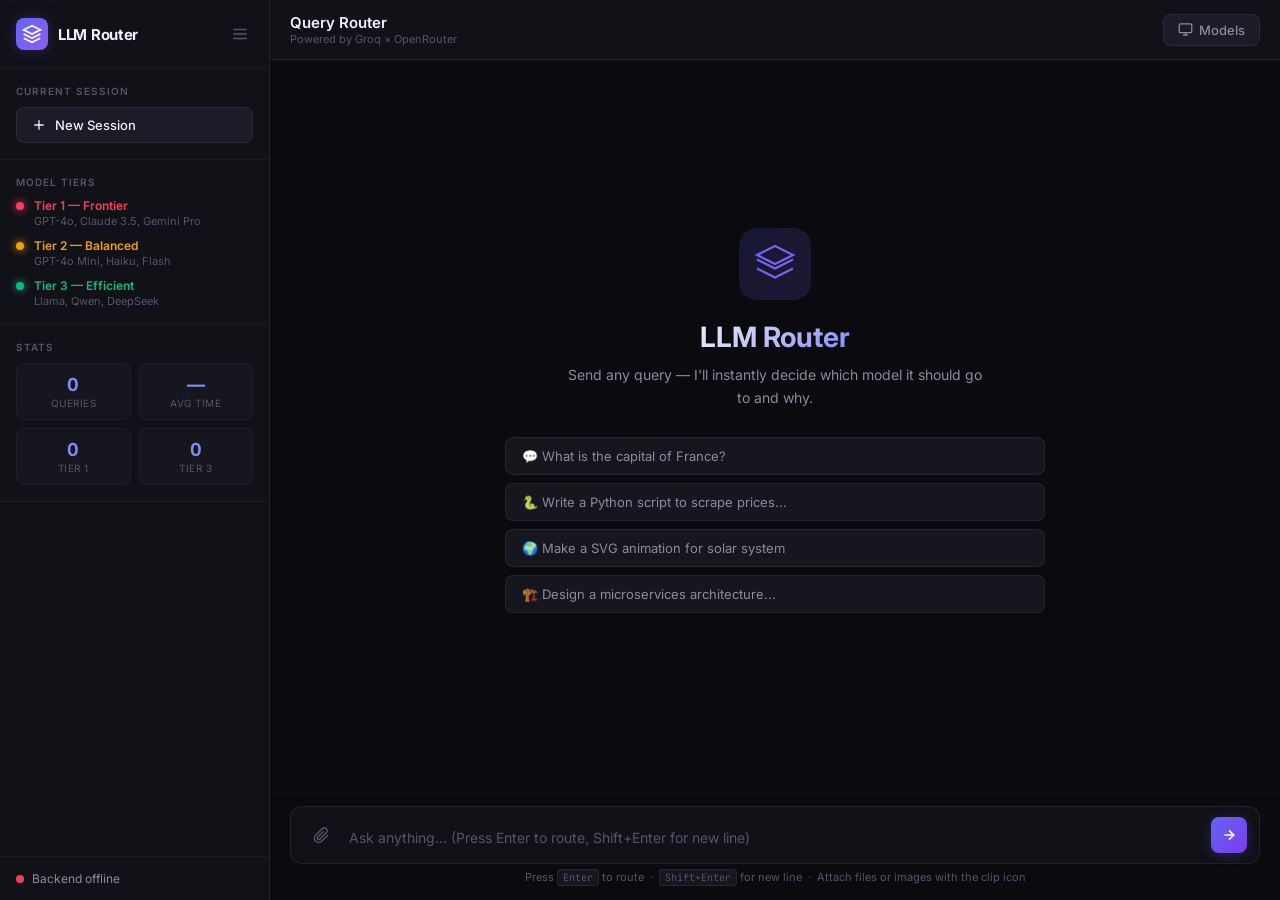
==== frontend/index.html @ c2f17463 "Initial commit: Intelligent LLM Router project" ====
<!DOCTYPE html>
<html lang="en">
<head>
  <meta charset="UTF-8" />
  <meta name="viewport" content="width=device-width, initial-scale=1.0" />
  <title>LLM Router — Smart Query Routing</title>
  <meta name="description" content="Intelligently routes your queries to the most cost-efficient LLM. Reduce AI costs without sacrificing quality." />
  <link rel="preconnect" href="https://fonts.googleapis.com" />
  <link rel="preconnect" href="https://fonts.gstatic.com" crossorigin />
  <link href="https://fonts.googleapis.com/css2?family=Inter:wght@300;400;500;600;700&family=JetBrains+Mono:wght@400;500&display=swap" rel="stylesheet" />
  <link rel="stylesheet" href="style.css" />
</head>
<body>
  <!-- Sidebar -->
  <aside class="sidebar" id="sidebar">
    <div class="sidebar-header">
      <div class="logo">
        <div class="logo-icon">
          <svg viewBox="0 0 24 24" fill="none" stroke="currentColor" stroke-width="2">
            <path d="M12 2L2 7l10 5 10-5-10-5z"/>
            <path d="M2 17l10 5 10-5"/>
            <path d="M2 12l10 5 10-5"/>
          </svg>
        </div>
        <span class="logo-text">LLM Router</span>
      </div>
      <button class="sidebar-toggle" id="sidebarToggle" title="Toggle Sidebar">
        <svg viewBox="0 0 24 24" fill="none" stroke="currentColor" stroke-width="2">
          <path d="M3 12h18M3 6h18M3 18h18"/>
        </svg>
      </button>
    </div>

    <div class="sidebar-section">
      <span class="sidebar-label">Current Session</span>
      <button class="new-chat-btn" id="newChatBtn">
        <svg viewBox="0 0 24 24" fill="none" stroke="currentColor" stroke-width="2">
          <path d="M12 5v14M5 12h14"/>
        </svg>
        New Session
      </button>
    </div>

    <div class="sidebar-section">
      <span class="sidebar-label">Model Tiers</span>
      <div class="tier-legend">
        <div class="tier-item tier-1">
          <div class="tier-dot"></div>
          <div>
            <div class="tier-name">Tier 1 — Frontier</div>
            <div class="tier-desc">GPT-4o, Claude 3.5, Gemini Pro</div>
          </div>
        </div>
        <div class="tier-item tier-2">
          <div class="tier-dot"></div>
          <div>
            <div class="tier-name">Tier 2 — Balanced</div>
            <div class="tier-desc">GPT-4o Mini, Haiku, Flash</div>
          </div>
        </div>
        <div class="tier-item tier-3">
          <div class="tier-dot"></div>
          <div>
            <div class="tier-name">Tier 3 — Efficient</div>
            <div class="tier-desc">Llama, Qwen, DeepSeek</div>
          </div>
        </div>
      </div>
    </div>

    <div class="sidebar-section">
      <span class="sidebar-label">Stats</span>
      <div class="stats-grid">
        <div class="stat-card">
          <div class="stat-value" id="statTotal">0</div>
          <div class="stat-label">Queries</div>
        </div>
        <div class="stat-card">
          <div class="stat-value" id="statAvgTime">—</div>
          <div class="stat-label">Avg Time</div>
        </div>
        <div class="stat-card">
          <div class="stat-value" id="statTier1">0</div>
          <div class="stat-label">Tier 1</div>
        </div>
        <div class="stat-card">
          <div class="stat-value" id="statTier3">0</div>
          <div class="stat-label">Tier 3</div>
        </div>
      </div>
    </div>

    <div class="sidebar-footer">
      <div class="groq-status" id="groqStatus">
        <div class="status-dot" id="statusDot"></div>
        <span id="statusText">Checking...</span>
      </div>
    </div>
  </aside>

  <!-- Main -->
  <main class="main" id="main">
    <!-- Top Bar -->
    <header class="topbar">
      <button class="mobile-toggle" id="mobileToggle">
        <svg viewBox="0 0 24 24" fill="none" stroke="currentColor" stroke-width="2">
          <path d="M3 12h18M3 6h18M3 18h18"/>
        </svg>
      </button>
      <div class="topbar-title">
        <span>Query Router</span>
        <span class="topbar-subtitle">Powered by Groq × OpenRouter</span>
      </div>
      <button class="catalog-btn" id="catalogBtn" title="View Model Catalog">
        <svg viewBox="0 0 24 24" fill="none" stroke="currentColor" stroke-width="2">
          <rect x="2" y="3" width="20" height="14" rx="2"/>
          <path d="M8 21h8M12 17v4"/>
        </svg>
        Models
      </button>
    </header>

    <!-- Chat Window -->
    <div class="chat-window" id="chatWindow">
      <!-- Empty State -->
      <div class="empty-state" id="emptyState">
        <div class="empty-icon">
          <svg viewBox="0 0 64 64" fill="none">
            <defs>
              <linearGradient id="iconGrad" x1="0%" y1="0%" x2="100%" y2="100%">
                <stop offset="0%" style="stop-color:#6366f1"/>
                <stop offset="100%" style="stop-color:#8b5cf6"/>
              </linearGradient>
            </defs>
            <rect width="64" height="64" rx="16" fill="url(#iconGrad)" opacity="0.15"/>
            <path d="M32 16L16 24l16 8 16-8-16-8z" stroke="url(#iconGrad)" stroke-width="2" fill="none"/>
            <path d="M16 36l16 8 16-8" stroke="url(#iconGrad)" stroke-width="2" fill="none"/>
            <path d="M16 28l16 8 16-8" stroke="url(#iconGrad)" stroke-width="2" fill="none"/>
          </svg>
        </div>
        <h1 class="empty-title">LLM Router</h1>
        <p class="empty-subtitle">Send any query — I'll instantly decide which model it should go to and why.</p>
        <div class="example-queries">
          <button class="example-btn" onclick="tryExample('What is the capital of France?')">
            💬 What is the capital of France?
          </button>
          <button class="example-btn" onclick="tryExample('Write a Python script to scrape product prices from Amazon and store them in a SQLite database')">
            🐍 Write a Python script to scrape prices...
          </button>
          <button class="example-btn" onclick="tryExample('Make a SVG animation for solar system with orbiting planets')">
            🌍 Make a SVG animation for solar system
          </button>
          <button class="example-btn" onclick="tryExample('Design a microservices architecture for a real-time payment processing system handling 1M TPS')">
            🏗️ Design a microservices architecture...
          </button>
        </div>
      </div>

      <!-- Messages will be injected here -->
      <div class="messages" id="messages"></div>
    </div>

    <!-- Attachment Preview -->
    <div class="attachment-preview" id="attachmentPreview" style="display:none">
      <div class="attachment-list" id="attachmentList"></div>
    </div>

    <!-- Input Area -->
    <div class="input-area">
      <div class="input-box" id="inputBox">
        <div class="input-tools">
          <label class="tool-btn" for="fileInput" title="Attach file or image">
            <svg viewBox="0 0 24 24" fill="none" stroke="currentColor" stroke-width="2">
              <path d="M21.44 11.05l-9.19 9.19a6 6 0 0 1-8.49-8.49l9.19-9.19a4 4 0 0 1 5.66 5.66l-9.2 9.19a2 2 0 0 1-2.83-2.83l8.49-8.48"/>
            </svg>
            <input type="file" id="fileInput" accept="image/*,.pdf,.txt,.csv,.json,.md,.py,.js,.ts" multiple style="display:none" />
          </label>
        </div>

        <textarea
          id="queryInput"
          class="query-input"
          placeholder="Ask anything… (Press Enter to route, Shift+Enter for new line)"
          rows="1"
        ></textarea>

        <button class="send-btn" id="sendBtn" title="Route query (Enter)">
          <svg viewBox="0 0 24 24" fill="none" stroke="currentColor" stroke-width="2.5">
            <path d="M5 12h14M12 5l7 7-7 7"/>
          </svg>
        </button>
      </div>
      <div class="input-hint">Press <kbd>Enter</kbd> to route &nbsp;·&nbsp; <kbd>Shift+Enter</kbd> for new line &nbsp;·&nbsp; Attach files or images with the clip icon</div>
    </div>
  </main>

  <!-- Model Catalog Modal -->
  <div class="modal-overlay" id="catalogModal" style="display:none">
    <div class="modal">
      <div class="modal-header">
        <h2>Model Catalog</h2>
        <button class="modal-close" id="modalClose">✕</button>
      </div>
      <div class="modal-search">
        <input type="text" id="catalogSearch" placeholder="Search models..." />
      </div>
      <div class="modal-body" id="catalogBody">
        <div class="loading-spinner">
          <div class="spinner"></div>
          <span>Loading models from OpenRouter...</span>
        </div>
      </div>
    </div>
  </div>

  <script src="app.js"></script>
</body>
</html>
---- frontend/style.css ----
/* ─── RESET & BASE ─────────────────────────────────────────────────── */
*, *::before, *::after { box-sizing: border-box; margin: 0; padding: 0; }

:root {
  --bg-base:        #0a0a0f;
  --bg-surface:     #111118;
  --bg-elevated:    #16161f;
  --bg-hover:       #1c1c28;
  --bg-active:      #21213a;

  --border:         rgba(255,255,255,0.07);
  --border-subtle:  rgba(255,255,255,0.04);

  --text-primary:   #f0f0f8;
  --text-secondary: #8b8ba0;
  --text-muted:     #55556a;

  --accent:         #6366f1;
  --accent-glow:    rgba(99,102,241,0.25);
  --accent-light:   #818cf8;

  --tier1:          #f43f5e;
  --tier1-bg:       rgba(244,63,94,0.12);
  --tier1-border:   rgba(244,63,94,0.3);

  --tier2:          #f59e0b;
  --tier2-bg:       rgba(245,158,11,0.12);
  --tier2-border:   rgba(245,158,11,0.3);

  --tier3:          #10b981;
  --tier3-bg:       rgba(16,185,129,0.12);
  --tier3-border:   rgba(16,185,129,0.3);

  --sidebar-width:  270px;
  --topbar-h:       60px;
  --input-area-h:   110px;
  --radius:         12px;
  --radius-sm:      8px;
  --radius-lg:      16px;

  --font-mono:      'JetBrains Mono', monospace;
}

html { height: 100%; }
body {
  height: 100%;
  font-family: 'Inter', system-ui, sans-serif;
  background: var(--bg-base);
  color: var(--text-primary);
  display: flex;
  overflow: hidden;
}

/* ─── SCROLLBAR ─────────────────────────────────────────────────────── */
::-webkit-scrollbar { width: 5px; }
::-webkit-scrollbar-track { background: transparent; }
::-webkit-scrollbar-thumb { background: var(--bg-hover); border-radius: 99px; }

/* ─── SIDEBAR ───────────────────────────────────────────────────────── */
.sidebar {
  width: var(--sidebar-width);
  min-width: var(--sidebar-width);
  background: var(--bg-surface);
  border-right: 1px solid var(--border);
  display: flex;
  flex-direction: column;
  height: 100vh;
  transition: transform 0.3s ease, width 0.3s ease;
  position: relative;
  z-index: 10;
}

.sidebar-header {
  padding: 18px 16px;
  border-bottom: 1px solid var(--border-subtle);
  display: flex;
  align-items: center;
  justify-content: space-between;
}

.logo {
  display: flex;
  align-items: center;
  gap: 10px;
}

.logo-icon {
  width: 32px;
  height: 32px;
  background: linear-gradient(135deg, var(--accent), #8b5cf6);
  border-radius: 8px;
  display: flex;
  align-items: center;
  justify-content: center;
  padding: 6px;
  box-shadow: 0 0 16px var(--accent-glow);
}

.logo-icon svg { width: 100%; height: 100%; color: white; }
.logo-text { font-weight: 700; font-size: 15px; letter-spacing: -0.3px; }

.sidebar-toggle {
  background: none;
  border: none;
  cursor: pointer;
  color: var(--text-muted);
  padding: 4px;
  border-radius: 6px;
  transition: color 0.2s, background 0.2s;
}
.sidebar-toggle:hover { color: var(--text-primary); background: var(--bg-hover); }
.sidebar-toggle svg { width: 18px; height: 18px; display: block; }

.sidebar-section {
  padding: 16px;
  border-bottom: 1px solid var(--border-subtle);
}
.sidebar-label {
  font-size: 10px;
  font-weight: 600;
  letter-spacing: 1px;
  text-transform: uppercase;
  color: var(--text-muted);
  display: block;
  margin-bottom: 10px;
}

.new-chat-btn {
  display: flex;
  align-items: center;
  gap: 8px;
  width: 100%;
  background: var(--bg-hover);
  border: 1px solid var(--border);
  border-radius: var(--radius-sm);
  padding: 9px 14px;
  color: var(--text-primary);
  font-size: 13px;
  font-weight: 500;
  cursor: pointer;
  transition: all 0.2s;
  font-family: inherit;
}
.new-chat-btn svg { width: 16px; height: 16px; }
.new-chat-btn:hover { background: var(--bg-active); border-color: var(--accent); color: var(--accent-light); }

/* Tier Legend */
.tier-legend { display: flex; flex-direction: column; gap: 10px; }
.tier-item { display: flex; align-items: flex-start; gap: 10px; }
.tier-dot {
  width: 8px; height: 8px; border-radius: 50%;
  margin-top: 4px; flex-shrink: 0;
}
.tier-1 .tier-dot { background: var(--tier1); box-shadow: 0 0 8px var(--tier1); }
.tier-2 .tier-dot { background: var(--tier2); box-shadow: 0 0 8px var(--tier2); }
.tier-3 .tier-dot { background: var(--tier3); box-shadow: 0 0 8px var(--tier3); }
.tier-name { font-size: 12px; font-weight: 600; }
.tier-1 .tier-name { color: var(--tier1); }
.tier-2 .tier-name { color: var(--tier2); }
.tier-3 .tier-name { color: var(--tier3); }
.tier-desc { font-size: 11px; color: var(--text-muted); margin-top: 1px; }

/* Stats */
.stats-grid {
  display: grid; grid-template-columns: 1fr 1fr;
  gap: 8px;
}
.stat-card {
  background: var(--bg-elevated);
  border: 1px solid var(--border-subtle);
  border-radius: var(--radius-sm);
  padding: 10px 12px;
  text-align: center;
}
.stat-value { font-size: 18px; font-weight: 700; color: var(--accent-light); font-variant-numeric: tabular-nums; }
.stat-label { font-size: 10px; color: var(--text-muted); margin-top: 2px; text-transform: uppercase; letter-spacing: 0.5px; }

.sidebar-footer {
  margin-top: auto;
  padding: 14px 16px;
  border-top: 1px solid var(--border-subtle);
}

.groq-status {
  display: flex; align-items: center; gap: 8px;
  font-size: 12px; color: var(--text-secondary);
}
.status-dot {
  width: 8px; height: 8px; border-radius: 50%;
  background: var(--text-muted); flex-shrink: 0;
  transition: background 0.3s, box-shadow 0.3s;
}
.status-dot.online { background: var(--tier3); box-shadow: 0 0 8px var(--tier3); }
.status-dot.offline { background: var(--tier1); }
.status-dot.mock { background: var(--tier2); box-shadow: 0 0 8px var(--tier2); }

/* ─── MAIN ──────────────────────────────────────────────────────────── */
.main {
  flex: 1;
  display: flex;
  flex-direction: column;
  height: 100vh;
  overflow: hidden;
  min-width: 0;
}

/* ─── TOPBAR ─────────────────────────────────────────────────────────── */
.topbar {
  height: var(--topbar-h);
  border-bottom: 1px solid var(--border);
  display: flex;
  align-items: center;
  padding: 0 20px;
  gap: 12px;
  background: var(--bg-surface);
  flex-shrink: 0;
}

.mobile-toggle {
  display: none;
  background: none; border: none; cursor: pointer;
  color: var(--text-secondary); padding: 4px; border-radius: 6px;
}
.mobile-toggle svg { width: 20px; height: 20px; display: block; }

.topbar-title {
  flex: 1;
  display: flex; flex-direction: column;
}
.topbar-title > span:first-child { font-weight: 600; font-size: 15px; }
.topbar-subtitle { font-size: 11px; color: var(--text-muted); }

.catalog-btn {
  display: flex; align-items: center; gap: 6px;
  background: var(--bg-hover);
  border: 1px solid var(--border);
  border-radius: var(--radius-sm);
  padding: 7px 14px;
  color: var(--text-secondary);
  font-size: 13px;
  font-weight: 500;
  cursor: pointer;
  transition: all 0.2s;
  font-family: inherit;
}
.catalog-btn svg { width: 15px; height: 15px; }
.catalog-btn:hover { color: var(--text-primary); background: var(--bg-active); border-color: var(--accent); }

/* ─── CHAT WINDOW ──────────────────────────────────────────────────── */
.chat-window {
  flex: 1;
  overflow-y: auto;
  padding: 24px 20px 16px;
  display: flex;
  flex-direction: column;
  gap: 20px;
  scroll-behavior: smooth;
}

/* ─── EMPTY STATE ──────────────────────────────────────────────────── */
.empty-state {
  display: flex;
  flex-direction: column;
  align-items: center;
  justify-content: center;
  flex: 1;
  text-align: center;
  padding: 40px 20px;
  animation: fadeIn 0.5s ease;
}

.empty-icon {
  width: 72px; height: 72px;
  margin-bottom: 20px;
  animation: float 3s ease-in-out infinite;
}
.empty-icon svg { width: 100%; height: 100%; }

.empty-title {
  font-size: 28px;
  font-weight: 700;
  background: linear-gradient(135deg, var(--text-primary), var(--accent-light));
  -webkit-background-clip: text;
  -webkit-text-fill-color: transparent;
  background-clip: text;
  margin-bottom: 10px;
}

.empty-subtitle {
  font-size: 14px;
  color: var(--text-secondary);
  max-width: 420px;
  line-height: 1.6;
  margin-bottom: 28px;
}

.example-queries {
  display: flex; flex-direction: column; gap: 8px;
  width: 100%; max-width: 540px;
}

.example-btn {
  background: var(--bg-elevated);
  border: 1px solid var(--border);
  border-radius: var(--radius-sm);
  padding: 10px 16px;
  color: var(--text-secondary);
  font-size: 13px;
  cursor: pointer;
  text-align: left;
  transition: all 0.2s;
  font-family: inherit;
  white-space: nowrap;
  overflow: hidden;
  text-overflow: ellipsis;
}
.example-btn:hover {
  background: var(--bg-hover);
  border-color: var(--accent);
  color: var(--text-primary);
  transform: translateX(4px);
}

/* ─── MESSAGES ──────────────────────────────────────────────────────── */
.messages { display: flex; flex-direction: column; gap: 20px; }

.message-group {
  display: flex; flex-direction: column; gap: 8px;
  animation: slideUp 0.35s cubic-bezier(0.22,1,0.36,1);
}

/* User message */
.user-message {
  align-self: flex-end;
  max-width: 75%;
  background: linear-gradient(135deg, var(--accent), #7c3aed);
  border-radius: var(--radius) var(--radius) 4px var(--radius);
  padding: 12px 16px;
  font-size: 14px;
  line-height: 1.6;
  color: white;
  position: relative;
  box-shadow: 0 4px 20px var(--accent-glow);
}

.user-message .attachment-tag {
  display: inline-flex; align-items: center; gap: 5px;
  background: rgba(255,255,255,0.15);
  border-radius: 4px;
  padding: 2px 8px;
  font-size: 11px;
  margin-bottom: 6px;
}

/* Router result card */
.router-card {
  align-self: flex-start;
  max-width: 85%;
  background: var(--bg-surface);
  border: 1px solid var(--border);
  border-radius: var(--radius) var(--radius) var(--radius) 4px;
  overflow: hidden;
}

.router-card-header {
  display: flex;
  align-items: center;
  gap: 10px;
  padding: 14px 18px;
  border-bottom: 1px solid var(--border-subtle);
}

.router-avatar {
  width: 28px; height: 28px;
  background: linear-gradient(135deg, var(--accent), #8b5cf6);
  border-radius: 6px;
  display: flex; align-items: center; justify-content: center;
  flex-shrink: 0;
}
.router-avatar svg { width: 14px; height: 14px; color: white; }
.router-card-label { font-size: 12px; font-weight: 600; color: var(--text-secondary); }

/* Decision banner */
.decision-banner {
  padding: 20px 18px;
  display: flex;
  align-items: flex-start;
  gap: 16px;
}

.model-badge {
  flex: 1;
}

.model-tier-pill {
  display: inline-flex;
  align-items: center;
  gap: 6px;
  border-radius: 20px;
  padding: 4px 12px;
  font-size: 11px;
  font-weight: 600;
  text-transform: uppercase;
  letter-spacing: 0.5px;
  margin-bottom: 8px;
}

.tier-pill-1 { background: var(--tier1-bg); color: var(--tier1); border: 1px solid var(--tier1-border); }
.tier-pill-2 { background: var(--tier2-bg); color: var(--tier2); border: 1px solid var(--tier2-border); }
.tier-pill-3 { background: var(--tier3-bg); color: var(--tier3); border: 1px solid var(--tier3-border); }

.model-name {
  font-size: 20px;
  font-weight: 700;
  color: var(--text-primary);
  margin-bottom: 4px;
  line-height: 1.2;
}

.model-id {
  font-size: 12px;
  color: var(--text-muted);
  font-family: var(--font-mono);
}

/* Timing display */
.timing-display {
  display: flex;
  flex-direction: column;
  align-items: flex-end;
  flex-shrink: 0;
}

.timing-total {
  font-size: 28px;
  font-weight: 700;
  font-family: var(--font-mono);
  color: var(--accent-light);
  line-height: 1;
}

.timing-unit { font-size: 12px; color: var(--text-muted); margin-top: 2px; }

.timing-breakdown {
  display: flex;
  gap: 6px;
  margin-top: 6px;
  flex-wrap: wrap;
  justify-content: flex-end;
}

.timing-chip {
  background: var(--bg-elevated);
  border: 1px solid var(--border-subtle);
  border-radius: 4px;
  padding: 2px 7px;
  font-size: 10px;
  font-family: var(--font-mono);
  color: var(--text-muted);
}

/* Capability tags */
.capability-tags {
  display: flex;
  flex-wrap: wrap;
  gap: 6px;
  padding: 0 18px 14px;
}

.cap-tag {
  display: flex; align-items: center; gap: 5px;
  background: var(--bg-elevated);
  border: 1px solid var(--border);
  border-radius: 6px;
  padding: 4px 10px;
  font-size: 11px;
  color: var(--text-secondary);
  font-weight: 500;
}
.cap-tag.active { color: var(--accent-light); border-color: var(--accent); background: var(--accent-glow); }
.cap-tag svg { width: 12px; height: 12px; }

/* Router details section */
.router-details {
  border-top: 1px solid var(--border-subtle);
  padding: 14px 18px;
  display: flex;
  flex-direction: column;
  gap: 8px;
}

.detail-row {
  display: flex;
  align-items: flex-start;
  gap: 10px;
  font-size: 12px;
}

.detail-key {
  color: var(--text-muted);
  min-width: 100px;
  flex-shrink: 0;
  padding-top: 1px;
}

.detail-val {
  color: var(--text-secondary);
  flex: 1;
  line-height: 1.5;
}

.detail-val.mono { font-family: var(--font-mono); font-size: 11px; }

.signal-tags {
  display: flex; flex-wrap: wrap; gap: 4px;
}

.signal-tag {
  background: var(--bg-hover);
  border-radius: 3px;
  padding: 1px 7px;
  font-size: 10px;
  color: var(--text-muted);
  font-family: var(--font-mono);
  border: 1px solid var(--border-subtle);
}

/* Provider chip */
.provider-chip {
  display: inline-flex;
  align-items: center;
  gap: 4px;
  font-size: 11px;
  background: var(--bg-elevated);
  border: 1px solid var(--border);
  border-radius: 4px;
  padding: 2px 8px;
  color: var(--text-secondary);
  text-transform: capitalize;
}

/* LLM layer indicator */
.llm-layer-badge {
  display: inline-flex; align-items: center; gap: 4px;
  font-size: 10px;
  font-weight: 600;
  border-radius: 4px;
  padding: 2px 7px;
  text-transform: uppercase;
  letter-spacing: 0.5px;
}
.llm-layer-badge.used { background: rgba(99,102,241,0.15); color: var(--accent-light); border: 1px solid rgba(99,102,241,0.3); }
.llm-layer-badge.skipped { background: var(--bg-elevated); color: var(--text-muted); border: 1px solid var(--border-subtle); }

/* Loading state */
.loading-card {
  align-self: flex-start;
  max-width: 260px;
  background: var(--bg-surface);
  border: 1px solid var(--border);
  border-radius: var(--radius);
  padding: 16px 20px;
  display: flex;
  align-items: center;
  gap: 12px;
  font-size: 13px;
  color: var(--text-secondary);
  animation: slideUp 0.3s ease;
}

.spinner {
  width: 18px; height: 18px;
  border: 2px solid var(--border);
  border-top-color: var(--accent);
  border-radius: 50%;
  animation: spin 0.7s linear infinite;
  flex-shrink: 0;
}

.loading-dots span {
  display: inline-block;
  animation: blink 1.2s infinite;
}
.loading-dots span:nth-child(2) { animation-delay: 0.2s; }
.loading-dots span:nth-child(3) { animation-delay: 0.4s; }

/* ─── ATTACHMENT PREVIEW ────────────────────────────────────────────── */
.attachment-preview {
  padding: 8px 20px 0;
  flex-shrink: 0;
}

.attachment-list { display: flex; gap: 8px; flex-wrap: wrap; }

.attachment-chip {
  display: flex; align-items: center; gap: 6px;
  background: var(--bg-elevated);
  border: 1px solid var(--border);
  border-radius: 8px;
  padding: 6px 10px;
  font-size: 12px;
  color: var(--text-secondary);
  position: relative;
}
.attachment-chip.is-image { border-color: rgba(99,102,241,0.3); }
.attachment-chip img { width: 28px; height: 28px; object-fit: cover; border-radius: 4px; }
.attachment-chip .remove-btn {
  background: none; border: none; cursor: pointer;
  color: var(--text-muted); font-size: 14px; line-height: 1;
  padding: 0 0 0 4px; transition: color 0.2s;
}
.attachment-chip .remove-btn:hover { color: var(--tier1); }

/* ─── INPUT AREA ────────────────────────────────────────────────────── */
.input-area {
  padding: 12px 20px 16px;
  flex-shrink: 0;
  border-top: 1px solid var(--border-subtle);
  background: var(--bg-base);
}

.input-box {
  display: flex;
  align-items: flex-end;
  gap: 10px;
  background: var(--bg-surface);
  border: 1px solid var(--border);
  border-radius: var(--radius);
  padding: 10px 12px;
  transition: border-color 0.2s, box-shadow 0.2s;
}

.input-box:focus-within {
  border-color: var(--accent);
  box-shadow: 0 0 0 3px var(--accent-glow);
}

.input-tools { flex-shrink: 0; }

.tool-btn {
  display: flex;
  align-items: center;
  justify-content: center;
  width: 36px; height: 36px;
  border-radius: 8px;
  background: none;
  border: none;
  cursor: pointer;
  color: var(--text-muted);
  transition: color 0.2s, background 0.2s;
}
.tool-btn:hover { color: var(--text-primary); background: var(--bg-hover); }
.tool-btn svg { width: 17px; height: 17px; }

.query-input {
  flex: 1;
  background: none;
  border: none;
  outline: none;
  resize: none;
  color: var(--text-primary);
  font-size: 14px;
  font-family: 'Inter', sans-serif;
  line-height: 1.6;
  max-height: 200px;
  overflow-y: auto;
  padding: 4px 0;
}

.query-input::placeholder { color: var(--text-muted); }

.send-btn {
  width: 36px; height: 36px;
  background: linear-gradient(135deg, var(--accent), #7c3aed);
  border: none;
  border-radius: 8px;
  cursor: pointer;
  display: flex; align-items: center; justify-content: center;
  flex-shrink: 0;
  transition: all 0.2s;
  box-shadow: 0 2px 12px var(--accent-glow);
}
.send-btn:hover { transform: scale(1.07); box-shadow: 0 4px 20px var(--accent-glow); }
.send-btn:active { transform: scale(0.96); }
.send-btn:disabled { opacity: 0.4; cursor: not-allowed; transform: none; }
.send-btn svg { width: 16px; height: 16px; color: white; }

.input-hint {
  font-size: 11px;
  color: var(--text-muted);
  padding: 6px 4px 0;
  text-align: center;
}
.input-hint kbd {
  background: var(--bg-elevated);
  border: 1px solid var(--border);
  border-radius: 3px;
  padding: 1px 5px;
  font-size: 10px;
  font-family: var(--font-mono);
}

/* ─── CATALOG MODAL ─────────────────────────────────────────────────── */
.modal-overlay {
  position: fixed; inset: 0;
  background: rgba(0,0,0,0.6);
  backdrop-filter: blur(4px);
  z-index: 100;
  display: flex;
  align-items: center;
  justify-content: center;
  padding: 20px;
  animation: fadeIn 0.2s ease;
}

.modal {
  background: var(--bg-surface);
  border: 1px solid var(--border);
  border-radius: var(--radius-lg);
  width: 100%;
  max-width: 720px;
  max-height: 80vh;
  display: flex;
  flex-direction: column;
  overflow: hidden;
  animation: slideUp 0.3s cubic-bezier(0.22,1,0.36,1);
}

.modal-header {
  display: flex; align-items: center; justify-content: space-between;
  padding: 18px 20px;
  border-bottom: 1px solid var(--border);
}
.modal-header h2 { font-size: 16px; font-weight: 600; }
.modal-close {
  background: none; border: none; cursor: pointer;
  color: var(--text-muted); font-size: 16px;
  padding: 4px 8px; border-radius: 6px; transition: all 0.2s;
}
.modal-close:hover { background: var(--bg-hover); color: var(--text-primary); }

.modal-search { padding: 12px 20px; border-bottom: 1px solid var(--border-subtle); }
.modal-search input {
  width: 100%;
  background: var(--bg-elevated);
  border: 1px solid var(--border);
  border-radius: var(--radius-sm);
  padding: 8px 14px;
  color: var(--text-primary);
  font-size: 13px;
  font-family: inherit;
  outline: none;
  transition: border-color 0.2s;
}
.modal-search input:focus { border-color: var(--accent); }
.modal-search input::placeholder { color: var(--text-muted); }

.modal-body { flex: 1; overflow-y: auto; padding: 16px 20px; }

.catalog-tier-group { margin-bottom: 20px; }
.catalog-tier-title {
  font-size: 11px; font-weight: 700; text-transform: uppercase;
  letter-spacing: 1px; margin-bottom: 10px; padding-bottom: 6px;
  border-bottom: 1px solid var(--border-subtle);
}
.catalog-tier-title.t1 { color: var(--tier1); }
.catalog-tier-title.t2 { color: var(--tier2); }
.catalog-tier-title.t3 { color: var(--tier3); }

.catalog-grid {
  display: grid;
  grid-template-columns: repeat(auto-fill, minmax(260px, 1fr));
  gap: 8px;
}

.catalog-card {
  background: var(--bg-elevated);
  border: 1px solid var(--border-subtle);
  border-radius: var(--radius-sm);
  padding: 12px 14px;
  transition: border-color 0.2s, background 0.2s;
}
.catalog-card:hover { border-color: var(--border); background: var(--bg-hover); }

.catalog-card-name { font-size: 13px; font-weight: 600; margin-bottom: 4px; }
.catalog-card-id { font-size: 10px; color: var(--text-muted); font-family: var(--font-mono); margin-bottom: 8px; }
.catalog-card-meta { display: flex; gap: 6px; flex-wrap: wrap; }
.catalog-meta-tag {
  font-size: 10px;
  background: var(--bg-hover);
  border: 1px solid var(--border-subtle);
  border-radius: 4px;
  padding: 1px 6px;
  color: var(--text-muted);
}
.catalog-meta-tag.highlight { color: var(--accent-light); border-color: var(--accent); }

.loading-spinner {
  display: flex; align-items: center; gap: 10px;
  justify-content: center; padding: 40px;
  color: var(--text-secondary); font-size: 14px;
}

/* ─── ANIMATIONS ─────────────────────────────────────────────────────── */
@keyframes fadeIn { from { opacity: 0; } to { opacity: 1; } }
@keyframes slideUp {
  from { opacity: 0; transform: translateY(16px); }
  to { opacity: 1; transform: translateY(0); }
}
@keyframes float {
  0%, 100% { transform: translateY(0); }
  50% { transform: translateY(-8px); }
}
@keyframes spin { to { transform: rotate(360deg); } }
@keyframes blink {
  0%, 100% { opacity: 1; }
  50% { opacity: 0.2; }
}
@keyframes pulse {
  0%, 100% { opacity: 1; }
  50% { opacity: 0.5; }
}

/* ─── RESPONSIVE ─────────────────────────────────────────────────────── */
@media (max-width: 768px) {
  .sidebar {
    position: fixed;
    left: 0; top: 0; bottom: 0;
    transform: translateX(-100%);
  }
  .sidebar.open { transform: translateX(0); box-shadow: 4px 0 24px rgba(0,0,0,0.5); }
  .mobile-toggle { display: flex; }
  .router-card { max-width: 100%; }
  .user-message { max-width: 90%; }
  .catalog-grid { grid-template-columns: 1fr; }
}
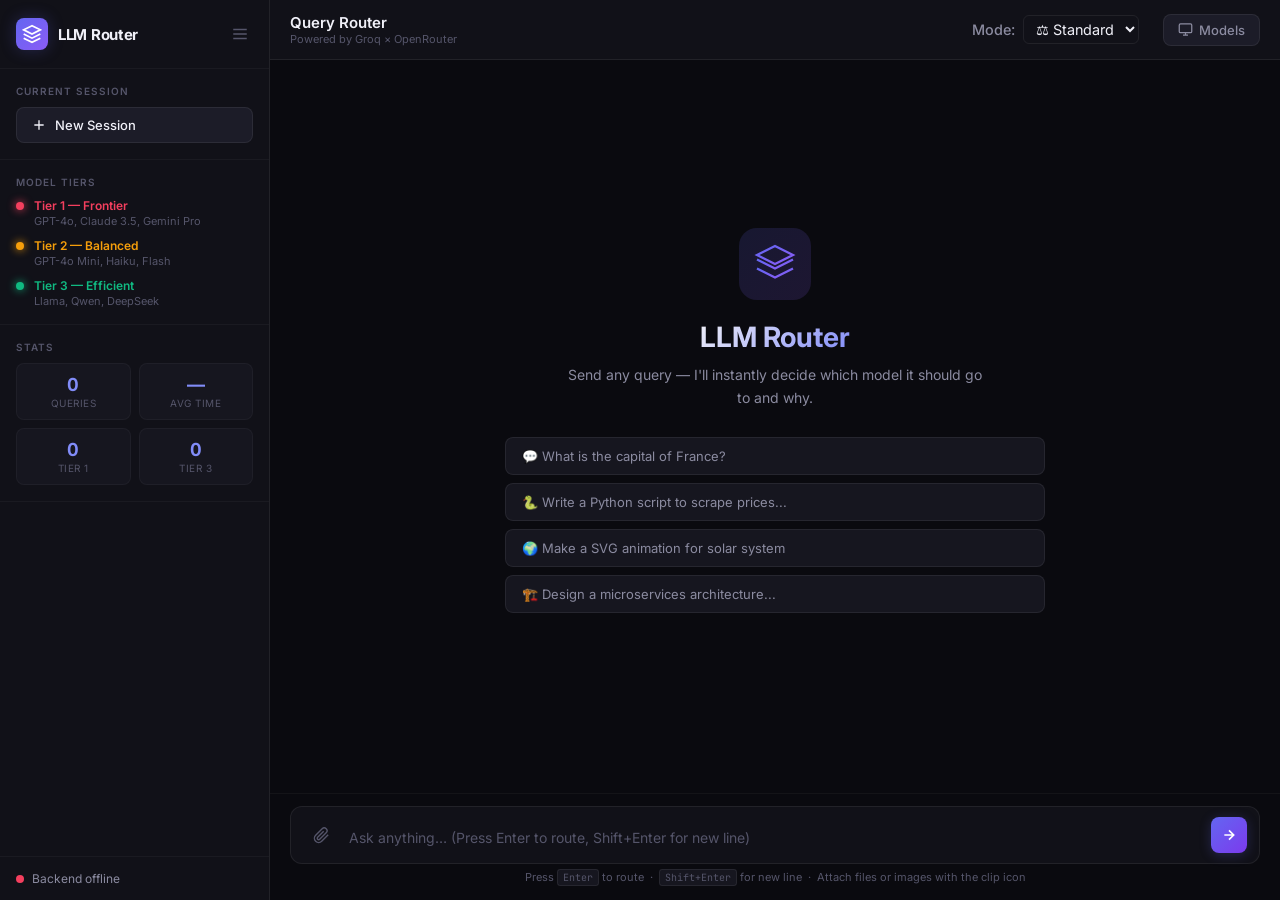
==== commit 628bd5de: "Update benchmarks to Epoch capabilities and adjust scores" ====
--- a/frontend/index.html
+++ b/frontend/index.html
@@ -111,6 +111,14 @@
         <span>Query Router</span>
         <span class="topbar-subtitle">Powered by Groq × OpenRouter</span>
       </div>
+      <div class="mode-selector" style="margin-left: auto; margin-right: 12px; display: flex; align-items: center; gap: 8px; font-size: 0.9rem;">
+        <label for="routingMode" style="color: var(--text-secondary); font-weight: 500;">Mode:</label>
+        <select id="routingMode" style="background: var(--surface); color: var(--text-primary); border: 1px solid var(--border); border-radius: 6px; padding: 4px 8px; font-family: inherit; font-size: 0.9rem; cursor: pointer; outline: none;">
+          <option value="cheap">⚡ Cheap</option>
+          <option value="standard" selected>⚖️ Standard</option>
+          <option value="best">🚀 Best</option>
+        </select>
+      </div>
       <button class="catalog-btn" id="catalogBtn" title="View Model Catalog">
         <svg viewBox="0 0 24 24" fill="none" stroke="currentColor" stroke-width="2">
           <rect x="2" y="3" width="20" height="14" rx="2"/>
